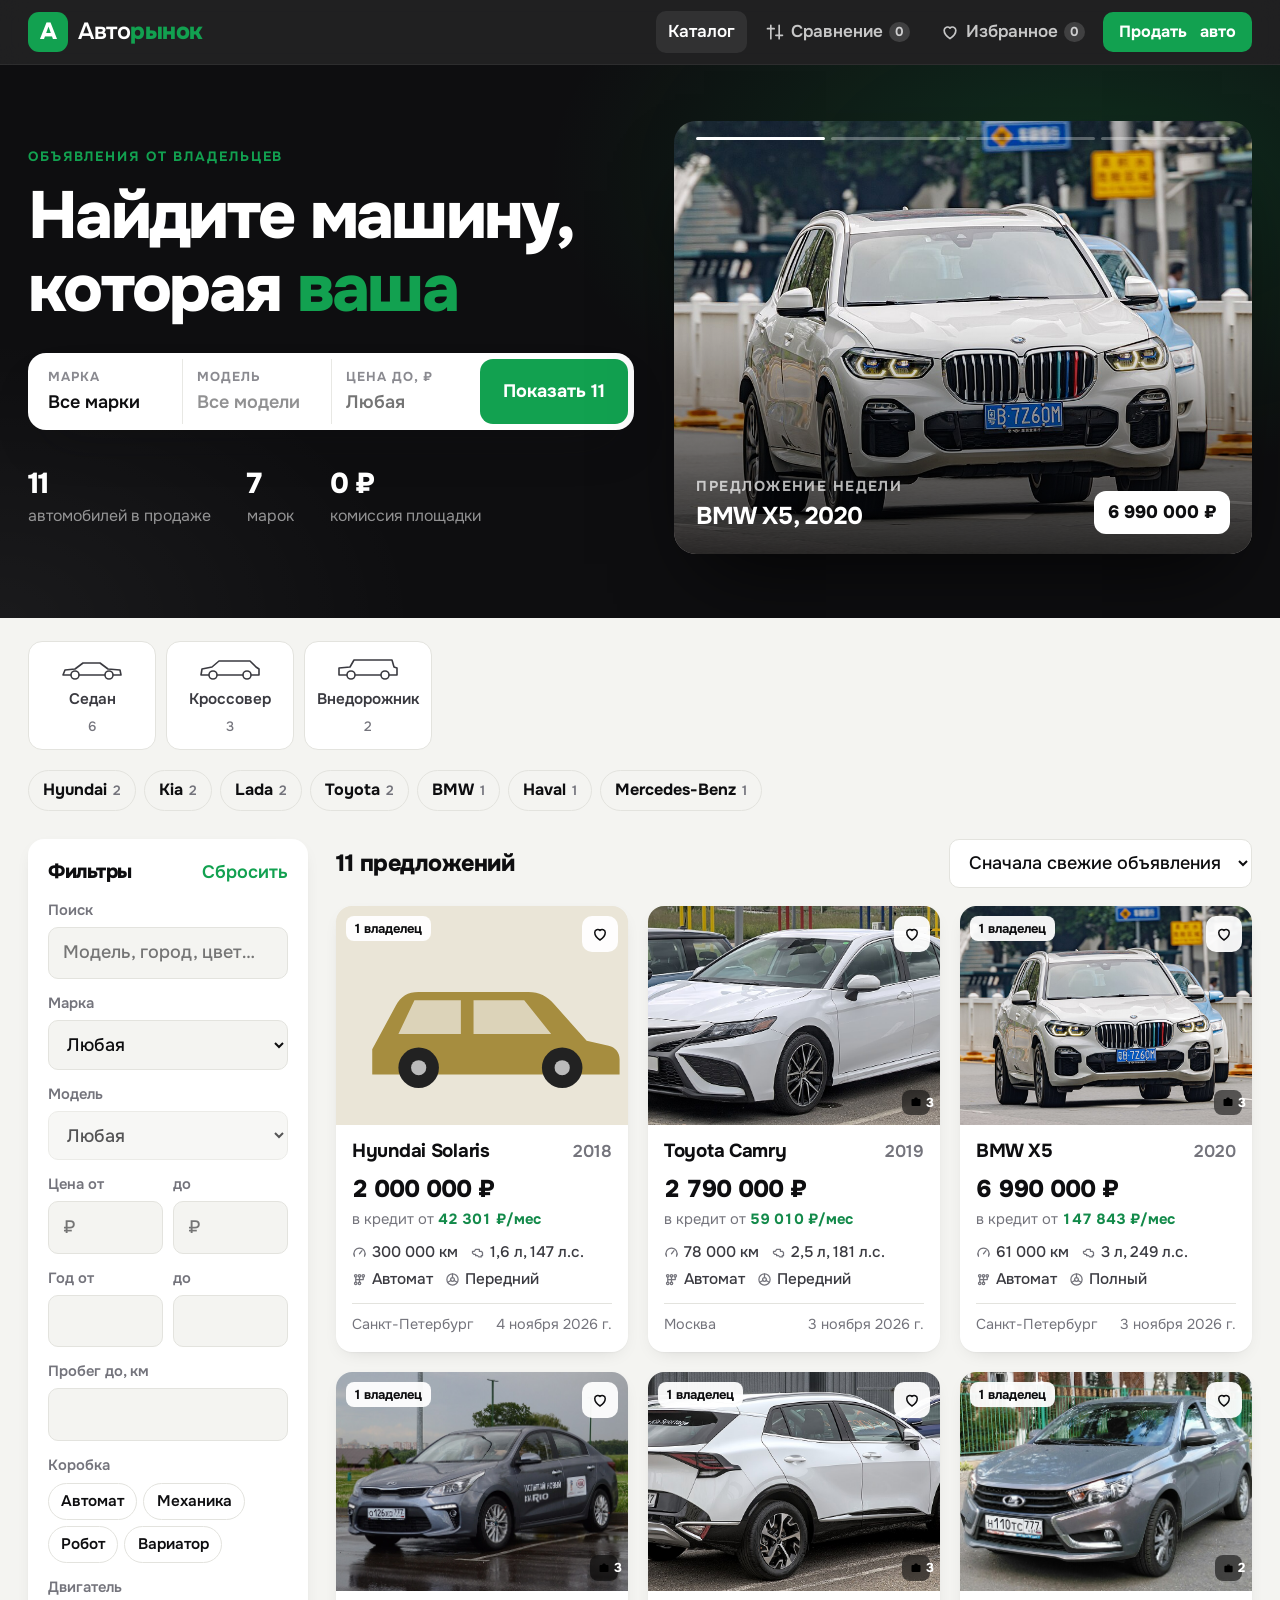
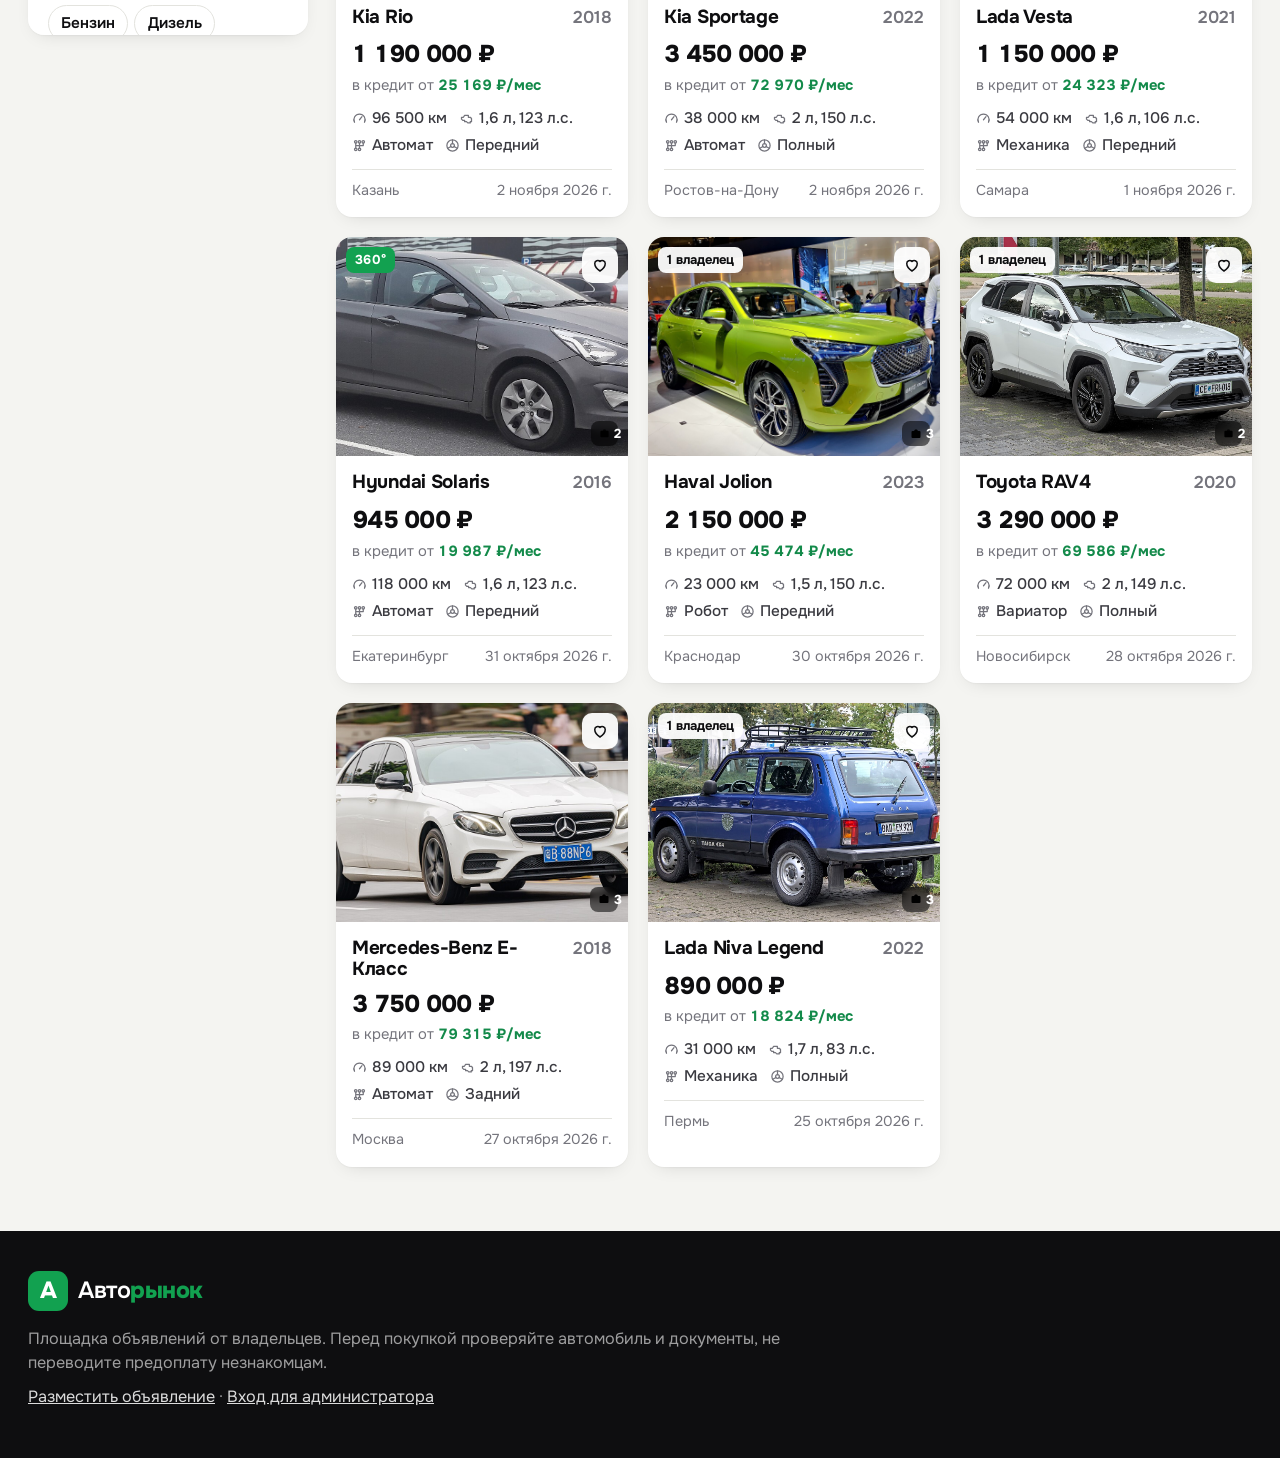
==== index.html @ 0e7950ee "Обзор 360°: вращение мышью и пальцем, загрузка из видео или серии фото в админке Демо-кадры отрендер" ====
<!doctype html>
<html lang="ru">
<head>
<meta charset="utf-8">
<meta name="viewport" content="width=device-width, initial-scale=1, viewport-fit=cover">
<title>Авторынок — объявления о продаже автомобилей</title>
<meta name="description" content="Авторынок: площадка объявлений о продаже автомобилей от владельцев. Фото, характеристики, сравнение, расчёт кредита.">
<meta name="theme-color" content="#0e0e10">
<link rel="manifest" href="manifest.webmanifest">
<link rel="apple-touch-icon" href="icons/apple-touch-icon.png">
<meta name="apple-mobile-web-app-capable" content="yes">
<meta name="mobile-web-app-capable" content="yes">
<meta name="apple-mobile-web-app-title" content="Авторынок">
<meta name="apple-mobile-web-app-status-bar-style" content="black-translucent">
<link rel="icon" href="data:image/svg+xml,%3Csvg xmlns='http://www.w3.org/2000/svg' viewBox='0 0 32 32'%3E%3Crect width='32' height='32' rx='8' fill='%2312a150'/%3E%3Cpath d='M7 19l2.5-6h13l2.5 6v4H7z' fill='%23fff'/%3E%3Ccircle cx='11' cy='23' r='2.5' fill='%23161616'/%3E%3Ccircle cx='21' cy='23' r='2.5' fill='%23161616'/%3E%3C/svg%3E">
<link rel="preconnect" href="https://fonts.googleapis.com">
<link rel="preconnect" href="https://fonts.gstatic.com" crossorigin>
<link href="https://fonts.googleapis.com/css2?family=Onest:wght@400;500;600;700;800&display=swap" rel="stylesheet">
<link rel="stylesheet" href="style.css?v=6">
</head>
<body>
<header class="top">
  <div class="wrap top__in">
    <a class="logo" href="#/"><span class="logo__mark">А</span><span class="logo__word">Авто<b>рынок</b></span></a>
    <nav class="top__nav">
      <a href="#/" data-nav="catalog">Каталог</a>
      <a href="#/compare" data-nav="compare" class="icon-link" title="Сравнение"><svg viewBox="0 0 24 24" aria-hidden="true"><path d="M7 4v16M17 4v16M3 8h8M13 16h8"/></svg><span class="lbl">Сравнение</span> <span class="badge" id="cmpCount">0</span></a>
      <a href="#/favs" data-nav="favs" class="icon-link" title="Избранное"><svg viewBox="0 0 24 24" aria-hidden="true"><path d="M12 20s-7-4.4-7-10a4 4 0 0 1 7-2.6A4 4 0 0 1 19 10c0 5.6-7 10-7 10z"/></svg><span class="lbl">Избранное</span> <span class="badge" id="favCount">0</span></a>
      <a href="#/sell" data-nav="sell" class="btn btn--accent btn--sm">Продать<span class="lbl">&nbsp;авто</span></a>
    </nav>
  </div>
</header>

<main id="main">
  <!-- Каталог -->
  <section id="view-catalog" class="view">
    <div class="hero">
      <div class="wrap hero__in">
        <div class="hero__text">
          <p class="eyebrow">Объявления от владельцев</p>
          <h1>Найдите машину,<br>которая <em>ваша</em></h1>
          <form class="finder" id="finder" autocomplete="off">
            <label><span>Марка</span><select id="h-brand"><option value="">Все марки</option></select></label>
            <label><span>Модель</span><select id="h-model" disabled><option value="">Все модели</option></select></label>
            <label><span>Цена до, ₽</span><input type="number" id="h-pmax" inputmode="numeric" step="50000" placeholder="Любая"></label>
            <button class="btn btn--accent finder__go" type="submit" id="h-go">Показать</button>
          </form>
          <div class="hero__stats" id="stats"></div>
        </div>
        <a class="hero__feature" id="feature" href="#/"></a>
      </div>
    </div>

    <div class="wrap">
      <div class="bodies" id="bodies" role="group" aria-label="Тип кузова"></div>
      <div class="brands" id="brands"></div>

      <div class="recent" id="recentBox" hidden>
        <div class="sec-head"><h2>Вы смотрели</h2><button class="link" type="button" id="recentClear">Очистить</button></div>
        <div class="strip" id="recent"></div>
      </div>

      <div class="layout">
        <aside class="filters" id="filters">
          <div class="filters__head">
            <h2>Фильтры</h2>
            <button type="button" class="link" id="resetFilters">Сбросить</button>
          </div>
          <label>Поиск<input type="search" id="q" placeholder="Модель, город, цвет…"></label>
          <label>Марка<select id="f-brand"><option value="">Любая</option></select></label>
          <label>Модель<select id="f-model" disabled><option value="">Любая</option></select></label>
          <div class="row2">
            <label>Цена от<input type="number" id="f-pmin" min="0" step="50000" inputmode="numeric" placeholder="₽"></label>
            <label>до<input type="number" id="f-pmax" min="0" step="50000" inputmode="numeric" placeholder="₽"></label>
          </div>
          <div class="row2">
            <label>Год от<input type="number" id="f-ymin" min="1950" max="2027" inputmode="numeric"></label>
            <label>до<input type="number" id="f-ymax" min="1950" max="2027" inputmode="numeric"></label>
          </div>
          <label>Пробег до, км<input type="number" id="f-km" min="0" step="10000" inputmode="numeric"></label>
          <fieldset><legend>Коробка</legend><div class="chips" id="f-trans"></div></fieldset>
          <fieldset><legend>Двигатель</legend><div class="chips" id="f-fuel"></div></fieldset>
          <fieldset><legend>Привод</legend><div class="chips" id="f-drive"></div></fieldset>
          <label>Город<select id="f-city"><option value="">Любой</option></select></label>
          <label class="check"><input type="checkbox" id="f-sold"> Показывать проданные</label>
          <button class="btn btn--accent filters__apply" type="button" id="filtersApply">Показать</button>
        </aside>

        <section class="results" id="results">
          <div class="results__bar">
            <button type="button" class="btn btn--ghost btn--sm filters-toggle" id="filtersToggle"><svg viewBox="0 0 24 24" aria-hidden="true"><path d="M4 6h16M7 12h10M10 18h4"/></svg>Фильтры <span class="badge badge--accent" id="fCount" hidden></span></button>
            <p id="count"></p>
            <div class="active-filters" id="activeFilters"></div>
            <select id="sort" aria-label="Сортировка">
              <option value="new">Сначала свежие объявления</option>
              <option value="cheap">Сначала дешевле</option>
              <option value="expensive">Сначала дороже</option>
              <option value="year">По году: новее</option>
              <option value="km">По пробегу: меньше</option>
            </select>
          </div>
          <div class="grid" id="grid"></div>
          <div class="empty" id="empty" hidden>
            <p><b>Ничего не нашлось</b></p>
            <p class="muted">Попробуйте ослабить фильтры или <button type="button" class="link" data-reset>сбросить их</button>.</p>
          </div>
        </section>
      </div>
    </div>
  </section>

  <!-- Страница автомобиля -->
  <section id="view-car" class="view" hidden></section>

  <!-- Сравнение -->
  <section id="view-compare" class="view" hidden>
    <div class="wrap">
      <h1 class="page-title">Сравнение</h1>
      <div id="compare"></div>
    </div>
  </section>

  <!-- Избранное -->
  <section id="view-favs" class="view" hidden>
    <div class="wrap">
      <h1 class="page-title">Избранное</h1>
      <p class="muted">Сохраняется в этом браузере.</p>
      <div class="grid grid--wide" id="favGrid"></div>
      <div class="empty" id="favEmpty" hidden><p>Пока пусто. Нажмите ♡ на объявлении, чтобы сохранить его.</p><a class="btn btn--accent" href="#/">Перейти в каталог</a></div>
    </div>
  </section>

  <!-- Продать -->
  <section id="view-sell" class="view" hidden>
    <div class="wrap sell">
      <div class="sell__intro">
        <p class="eyebrow">Бесплатно и без посредников</p>
        <h1 class="page-title">Продайте автомобиль</h1>
        <ol class="steps">
          <li><b>Заполните форму</b><span>Черновик сохраняется автоматически — можно вернуться позже.</span></li>
          <li><b>Отправьте заявку</b><span>Откроется GitHub с готовым текстом — нажмите «Create». Фото можно перетащить прямо туда. Нужен бесплатный аккаунт GitHub.</span></li>
          <li><b>Модерация</b><span>Администратор проверит объявление и опубликует его в каталоге.</span></li>
        </ol>
        <p class="muted small">Нет аккаунта GitHub? Нажмите «Скопировать текст» и отправьте его администратору площадки.</p>
      </div>
      <form id="sellForm" class="sell__form" novalidate>
        <h2 class="form-sec">Автомобиль</h2>
        <div class="row2">
          <label>Марка*<input name="brand" required list="brandList" placeholder="Toyota"></label>
          <label>Модель*<input name="model" required placeholder="Camry"></label>
        </div>
        <datalist id="brandList"></datalist>
        <div class="row3">
          <label>Год*<input name="year" type="number" required min="1950" max="2027" inputmode="numeric"></label>
          <label>Пробег, км*<input name="mileage" type="number" required min="0" inputmode="numeric"></label>
          <label>Цена, ₽*<input name="price" type="number" required min="1000" step="1000" inputmode="numeric"></label>
        </div>
        <h2 class="form-sec">Характеристики</h2>
        <div class="row3">
          <label>Коробка*<select name="transmission" required></select></label>
          <label>Двигатель*<select name="fuel" required></select></label>
          <label>Кузов*<select name="body" required></select></label>
        </div>
        <div class="row3">
          <label>Объём, л<input name="engine" type="number" min="0" max="10" step="0.1" inputmode="decimal" placeholder="2.5"></label>
          <label>Мощность, л.с.<input name="power" type="number" min="0" max="2000" inputmode="numeric"></label>
          <label>Привод<select name="drive"><option>Передний</option><option>Задний</option><option>Полный</option></select></label>
        </div>
        <div class="row3">
          <label>Цвет<input name="color" placeholder="Белый"></label>
          <label>Владельцев<input name="owners" type="number" min="1" max="20" inputmode="numeric"></label>
          <label>Состояние<select name="condition"><option>Не битый</option><option>Был в ДТП, восстановлен</option><option>Требует ремонта</option></select></label>
        </div>
        <label>Описание*<textarea name="description" required rows="5" maxlength="2000" placeholder="Состояние, история обслуживания, комплектация, причина продажи"></textarea></label>
        <label>Ссылки на фото <small>по одной в строке — или приложите файлы в заявке на GitHub</small><textarea name="photos" rows="2" placeholder="https://..."></textarea></label>
        <h2 class="form-sec">Контакты</h2>
        <div class="row3">
          <label>Город*<input name="city" required list="cityList" placeholder="Москва"></label>
          <label>Ваше имя*<input name="seller" required autocomplete="given-name"></label>
          <label>Телефон / Telegram*<input name="contact" required placeholder="+7… или @ник"></label>
        </div>
        <datalist id="cityList"></datalist>
        <p class="form-error" id="formError" role="alert"></p>
        <div class="sell__actions">
          <button class="btn btn--accent" type="submit">Отправить на модерацию</button>
          <button class="btn btn--ghost" type="button" id="previewListing">Предпросмотр</button>
          <button class="btn btn--ghost" type="button" id="copyListing">Скопировать текст</button>
        </div>
      </form>
    </div>
  </section>
</main>

<div class="cmp-tray" id="cmpTray" hidden></div>
<dialog id="lightbox" class="lightbox"></dialog>
<div class="install" id="install" role="dialog" aria-labelledby="installTitle" hidden>
  <img src="icons/icon-192.png" alt="" width="48" height="48">
  <div class="install__text">
    <b id="installTitle">Установите Авторынок</b>
    <span id="installHint">Быстрый доступ с главного экрана</span>
  </div>
  <button class="btn btn--accent btn--sm" type="button" id="installBtn">Установить</button>
  <button class="install__close" type="button" id="installClose" aria-label="Не сейчас">✕</button>
</div>
<div class="toast" id="toast" hidden></div>

<footer class="foot">
  <div class="wrap foot__in">
    <a class="logo" href="#/"><span class="logo__mark">А</span><span class="logo__word">Авто<b>рынок</b></span></a>
    <p>Площадка объявлений от владельцев. Перед покупкой проверяйте автомобиль и документы, не переводите предоплату незнакомцам.</p>
    <p><a href="#/sell">Разместить объявление</a> · <a href="admin.html">Вход для администратора</a></p>
  </div>
</footer>

<script src="common.js?v=6"></script>
<script src="app.js?v=6"></script>
</body>
</html>
---- style.css ----
/* ===== Токены ===== */
:root {
  --bg: #f4f4f1;
  --surface: #ffffff;
  --surface-2: #ececE8;
  --ink: #0e0e10;
  --ink-2: #3a3a40;
  --muted: #74747c;
  --line: #e3e3de;
  --accent: #12a150;
  --accent-hover: #0d8a43;
  --accent-ink: #ffffff;
  --accent-soft: #e3f6ea;
  --dark: #0e0e10;
  --dark-2: #1a1a1e;
  --ok: #138a4a;
  --ok-soft: #e3f5ea;
  --danger: #d0312d;
  --radius: 16px;
  --radius-s: 10px;
  --shadow: 0 1px 2px rgba(14,14,16,.04), 0 6px 20px -10px rgba(14,14,16,.18);
  --shadow-l: 0 24px 48px -20px rgba(14,14,16,.35);
  --ease: cubic-bezier(.2,.7,.2,1);
  color-scheme: light;
}
@media (prefers-color-scheme: dark) {
  :root:not([data-theme="light"]) {
    --bg: #0b0b0d; --surface: #151518; --surface-2: #1e1e22; --ink: #f2f2ef; --ink-2: #cfcfca; --muted: #8e8e96; --line: #26262b;
    --accent-soft: #0f2a1a; --ok-soft: #10261a; --shadow: 0 6px 20px -10px rgba(0,0,0,.7); --shadow-l: 0 24px 48px -20px rgba(0,0,0,.8); color-scheme: dark;
  }
}
:root[data-theme="dark"] {
  --bg: #0b0b0d; --surface: #151518; --surface-2: #1e1e22; --ink: #f2f2ef; --ink-2: #cfcfca; --muted: #8e8e96; --line: #26262b;
  --accent-soft: #0f2a1a; --ok-soft: #10261a; --shadow: 0 6px 20px -10px rgba(0,0,0,.7); --shadow-l: 0 24px 48px -20px rgba(0,0,0,.8); color-scheme: dark;
}

/* ===== База ===== */
* { box-sizing: border-box; }
html { font-size: 112.5%; -webkit-text-size-adjust: 100%; scroll-behavior: smooth; }
body { margin: 0; background: var(--bg); color: var(--ink); font: 1rem/1.5 Onest, system-ui, -apple-system, sans-serif; -webkit-font-smoothing: antialiased; }
h1, h2, h3 { line-height: 1.1; margin: 0 0 .5em; letter-spacing: -.025em; font-weight: 800; }
a { color: inherit; }
img { max-width: 100%; display: block; }
button, input, select, textarea { font: inherit; color: inherit; }
[hidden] { display: none !important; }
svg { flex: none; }
.wrap { max-width: 1320px; margin: 0 auto; padding: 0 16px; }
@media (min-width: 700px) { .wrap { padding: 0 28px; } }
.muted { color: var(--muted); }
.small { font-size: .85rem; }
.eyebrow { text-transform: uppercase; letter-spacing: .14em; font-size: .75rem; font-weight: 700; color: var(--accent); margin: 0 0 12px; }
.num { font-variant-numeric: tabular-nums; }

/* ===== Кнопки ===== */
.btn { display: inline-flex; align-items: center; justify-content: center; gap: .45em; padding: .8em 1.35em; border-radius: 12px; border: 1px solid transparent; background: var(--surface); text-decoration: none; font-weight: 700; cursor: pointer; white-space: nowrap; transition: transform .12s var(--ease), background .15s, border-color .15s, color .15s; line-height: 1.2; }
.btn:active { transform: scale(.97); }
.btn svg { width: 18px; height: 18px; fill: none; stroke: currentColor; stroke-width: 2; stroke-linecap: round; stroke-linejoin: round; }
.btn--accent { background: var(--accent); color: var(--accent-ink); }
.btn--accent:hover { background: var(--accent-hover); }
.btn--dark { background: var(--ink); color: var(--bg); }
.btn--ghost { border-color: var(--line); background: transparent; }
.btn--ghost:hover { border-color: var(--ink); }
.btn--danger { background: var(--danger); color: #fff; }
.btn--sm { padding: .55em .95em; font-size: .9rem; border-radius: 10px; }
.btn--block { width: 100%; }
.btn:disabled { opacity: .5; cursor: not-allowed; }
.link { background: none; border: 0; color: var(--accent); cursor: pointer; padding: 0; font-weight: 600; text-decoration: none; }
.link:hover { text-decoration: underline; }
:focus-visible { outline: 3px solid var(--accent); outline-offset: 2px; }
.icon-btn { width: 42px; height: 42px; border-radius: 12px; border: 1px solid var(--line); background: var(--surface); display: inline-grid; place-items: center; cursor: pointer; transition: border-color .15s, color .15s; }
.icon-btn:hover { border-color: var(--ink); }
.icon-btn svg { width: 20px; height: 20px; fill: none; stroke: currentColor; stroke-width: 2; stroke-linecap: round; stroke-linejoin: round; }
.icon-btn.on { color: var(--accent); border-color: var(--accent); }
.icon-btn.on svg { fill: currentColor; }

/* ===== Шапка ===== */
.top { position: sticky; top: 0; z-index: 30; background: rgba(14,14,16,.92); backdrop-filter: saturate(1.4) blur(12px); -webkit-backdrop-filter: saturate(1.4) blur(12px); color: #fff; border-bottom: 1px solid rgba(255,255,255,.06); }
.top__in { display: flex; align-items: center; justify-content: space-between; gap: 12px; height: 64px; }
.logo { display: flex; align-items: center; gap: 10px; text-decoration: none; font-weight: 600; font-size: 1.3rem; letter-spacing: -.02em; }
.logo b { color: var(--accent); font-weight: 800; }
.logo__mark { display: grid; place-items: center; width: 40px; height: 40px; border-radius: 11px; background: var(--accent); color: #fff; font-weight: 800; }
.top__nav { display: flex; align-items: center; gap: 6px; }
.top__nav a:not(.btn) { display: inline-flex; align-items: center; gap: 6px; text-decoration: none; font-weight: 600; font-size: .95rem; padding: 8px 12px; border-radius: 10px; color: rgba(255,255,255,.75); transition: color .15s, background .15s; }
.top__nav a:not(.btn):hover, .top__nav a.current { color: #fff; background: rgba(255,255,255,.08); }
.icon-link svg { width: 20px; height: 20px; fill: none; stroke: currentColor; stroke-width: 2; stroke-linecap: round; stroke-linejoin: round; }
.badge { display: inline-block; min-width: 20px; padding: 0 6px; border-radius: 10px; background: rgba(255,255,255,.14); font-size: .72rem; font-weight: 700; text-align: center; line-height: 20px; }
.badge--accent { background: var(--accent); color: #fff; }

/* ===== Hero ===== */
.hero { background: var(--dark); color: #fff; position: relative; overflow: hidden; }
.hero::before { content: ""; position: absolute; inset: 0; background: radial-gradient(900px 500px at 85% 20%, rgba(18,161,80,.22), transparent 60%), radial-gradient(600px 400px at 0% 100%, rgba(255,255,255,.05), transparent 70%); pointer-events: none; }
.hero__in { display: grid; grid-template-columns: 1.05fr 1fr; gap: 40px; align-items: center; padding-top: 56px; padding-bottom: 64px; position: relative; }
.hero h1 { font-size: clamp(2.2rem, 5.2vw, 4.4rem); letter-spacing: -.04em; margin-bottom: 28px; }
.hero h1 em { font-style: normal; color: var(--accent); }
.finder { display: grid; grid-template-columns: repeat(3, minmax(0, 1fr)); background: #fff; color: #0e0e10; border-radius: 18px; padding: 6px; gap: 0; box-shadow: var(--shadow-l); }
.finder label { display: flex; flex-direction: column; gap: 0; padding: 8px 14px; border-right: 1px solid #e8e8e4; font-size: .72rem; text-transform: uppercase; letter-spacing: .08em; color: #8a8a90; font-weight: 700; min-width: 0; }
.finder label:nth-child(3) { border-right: 0; }
.finder select, .finder input { border: 0; background: transparent; padding: 2px 0 0; font-size: 1rem; font-weight: 600; color: #0e0e10; text-transform: none; letter-spacing: 0; border-radius: 0; width: 100%; outline: none; -webkit-appearance: none; appearance: none; }
.finder select:disabled { opacity: .45; }
.finder__go { border-radius: 13px; padding: 0 22px; min-height: 52px; font-size: 1rem; grid-column: 1 / -1; margin-top: 6px; }
@media (min-width: 1240px) { .finder { grid-template-columns: repeat(3, minmax(0, 1fr)) auto; } .finder__go { grid-column: auto; margin-top: 0; } }
.hero__stats { display: flex; flex-wrap: wrap; gap: 36px; margin-top: 32px; }
.hero__stats div { display: flex; flex-direction: column; }
.hero__stats b { font-size: 1.6rem; font-weight: 800; letter-spacing: -.03em; }
.hero__stats span { color: rgba(255,255,255,.55); font-size: .88rem; }
.hero__feature { position: relative; display: block; aspect-ratio: 4/3; border-radius: 22px; overflow: hidden; text-decoration: none; background: var(--dark-2); box-shadow: 0 40px 80px -30px rgba(0,0,0,.8); isolation: isolate; }
.hero__feature img { position: absolute; inset: 0; width: 100%; height: 100%; object-fit: cover; opacity: 0; transform: scale(1.06); transition: opacity .9s var(--ease), transform 6s linear; }
.hero__feature img.on { opacity: 1; transform: scale(1); }
.hero__feature::after { content: ""; position: absolute; inset: 0; background: linear-gradient(180deg, transparent 45%, rgba(0,0,0,.78)); z-index: 1; }
.hero__cap { position: absolute; left: 22px; right: 22px; bottom: 20px; z-index: 2; display: flex; justify-content: space-between; align-items: flex-end; gap: 12px; }
.hero__cap small { display: block; color: rgba(255,255,255,.7); font-size: .8rem; text-transform: uppercase; letter-spacing: .1em; font-weight: 700; }
.hero__cap b { font-size: 1.35rem; letter-spacing: -.02em; }
.hero__cap .price-tag { background: #fff; color: #0e0e10; font-weight: 800; padding: 8px 14px; border-radius: 12px; white-space: nowrap; }
.hero__dots { position: absolute; top: 16px; left: 22px; right: 22px; z-index: 2; display: flex; gap: 6px; }
.hero__dots i { flex: 1; height: 3px; border-radius: 3px; background: rgba(255,255,255,.3); overflow: hidden; }
.hero__dots i.on::after { content: ""; display: block; height: 100%; background: #fff; animation: fill 5s linear forwards; }
@keyframes fill { from { width: 0; } to { width: 100%; } }

/* ===== Кузова и марки ===== */
.bodies { display: flex; gap: 10px; overflow-x: auto; padding: 24px 0 6px; scrollbar-width: none; margin-top: -1px; }
.bodies::-webkit-scrollbar { display: none; }
.body-btn { flex: 0 0 128px; display: flex; flex-direction: column; align-items: center; gap: 6px; padding: 14px 10px 12px; border-radius: 14px; border: 1px solid var(--line); background: var(--surface); cursor: pointer; font-weight: 600; font-size: .85rem; color: var(--ink-2); transition: border-color .15s, background .15s, color .15s, transform .15s var(--ease); }
.body-btn:hover { border-color: var(--ink); transform: translateY(-2px); }
.body-btn svg { width: 64px; height: 26px; fill: none; stroke: currentColor; stroke-width: 1.6; stroke-linejoin: round; }
.body-btn small { color: var(--muted); font-weight: 500; font-size: .75rem; }
.body-btn[aria-pressed="true"] { background: var(--ink); color: var(--bg); border-color: var(--ink); }
.body-btn[aria-pressed="true"] small { color: inherit; opacity: .6; }
.body-btn:disabled { opacity: .4; cursor: default; transform: none; }
.brands { display: flex; gap: 8px; flex-wrap: wrap; padding: 14px 0 4px; }
.brand-chip { display: inline-flex; align-items: baseline; gap: 6px; padding: 7px 14px; border-radius: 999px; border: 1px solid var(--line); background: transparent; cursor: pointer; font-weight: 700; font-size: .9rem; transition: border-color .15s, background .15s; }
.brand-chip small { color: var(--muted); font-weight: 600; }
.brand-chip:hover { border-color: var(--ink); }
.brand-chip[aria-pressed="true"] { background: var(--accent); border-color: var(--accent); color: #fff; }
.brand-chip[aria-pressed="true"] small { color: rgba(255,255,255,.75); }

/* ===== Секции ===== */
.sec-head { display: flex; justify-content: space-between; align-items: baseline; gap: 12px; margin: 28px 0 14px; }
.sec-head h2 { font-size: 1.35rem; margin: 0; }
.strip { display: grid; grid-auto-flow: column; grid-auto-columns: minmax(220px, 260px); gap: 14px; overflow-x: auto; padding-bottom: 8px; scroll-snap-type: x mandatory; scrollbar-width: thin; }
.strip > * { scroll-snap-align: start; }
.mini { display: flex; gap: 12px; align-items: center; text-decoration: none; background: var(--surface); border-radius: 14px; padding: 8px; box-shadow: var(--shadow); }
.mini img { width: 84px; height: 62px; object-fit: cover; border-radius: 10px; }
.mini b { display: block; font-size: .95rem; }
.mini span { font-size: .85rem; color: var(--muted); }

/* ===== Каталог ===== */
.layout { display: grid; grid-template-columns: 280px 1fr; gap: 28px; padding: 24px 0 64px; align-items: start; }
.filters { position: sticky; top: 84px; background: var(--surface); border-radius: var(--radius); padding: 20px; box-shadow: var(--shadow); display: flex; flex-direction: column; gap: 14px; max-height: calc(100vh - 104px); overflow: auto; }
.filters__head { display: flex; justify-content: space-between; align-items: baseline; }
.filters h2 { font-size: 1.1rem; margin: 0; }
.filters__apply { display: none; }
label { display: flex; flex-direction: column; gap: 5px; font-size: .82rem; font-weight: 600; color: var(--muted); }
label small { font-weight: 400; }
input, select, textarea { width: 100%; padding: .65em .8em; border: 1px solid var(--line); border-radius: var(--radius-s); background: var(--bg); color: var(--ink); font-weight: 500; font-size: 1rem; transition: border-color .15s, background .15s; }
input:hover, select:hover, textarea:hover { border-color: color-mix(in srgb, var(--ink) 25%, var(--line)); }
input:focus, select:focus, textarea:focus { outline: 2px solid var(--accent); outline-offset: -1px; border-color: transparent; background: var(--surface); }
.invalid { border-color: var(--danger) !important; background: color-mix(in srgb, var(--danger) 6%, var(--bg)); }
.check { flex-direction: row; align-items: center; gap: 10px; color: var(--ink); font-weight: 600; font-size: .9rem; cursor: pointer; }
.check input { width: 18px; height: 18px; accent-color: var(--accent); }
.row2 { display: grid; grid-template-columns: 1fr 1fr; gap: 10px; }
.row3 { display: grid; grid-template-columns: repeat(3, 1fr); gap: 10px; }
fieldset { border: 0; padding: 0; margin: 0; }
legend { font-size: .82rem; font-weight: 600; color: var(--muted); margin-bottom: 6px; padding: 0; }
.chips { display: flex; flex-wrap: wrap; gap: 6px; }
.chip { padding: .4em .8em; border-radius: 999px; border: 1px solid var(--line); background: transparent; cursor: pointer; font-size: .85rem; font-weight: 600; transition: background .15s, border-color .15s; }
.chip:hover { border-color: var(--ink); }
.chip[aria-pressed="true"] { background: var(--ink); color: var(--bg); border-color: var(--ink); }

.results__bar { display: flex; align-items: center; gap: 12px; flex-wrap: wrap; margin-bottom: 18px; }
.results__bar p { margin: 0; font-weight: 800; font-size: 1.3rem; letter-spacing: -.02em; }
.results__bar select { width: auto; margin-left: auto; background: var(--surface); }
.active-filters { display: flex; gap: 6px; flex-wrap: wrap; }
.af { display: inline-flex; align-items: center; gap: 6px; padding: 4px 6px 4px 12px; border-radius: 999px; background: var(--surface); border: 1px solid var(--line); font-size: .82rem; font-weight: 600; cursor: pointer; }
.af::after { content: "✕"; font-size: .7rem; width: 18px; height: 18px; display: grid; place-items: center; border-radius: 50%; background: var(--surface-2); }
.af:hover { border-color: var(--ink); }
.filters-toggle { display: none; }
.filters-toggle svg { width: 18px; }

.grid { display: grid; grid-template-columns: repeat(auto-fill, minmax(268px, 1fr)); gap: 20px; }
.grid--wide { margin: 20px 0 56px; }

/* Карточка */
.card { position: relative; background: var(--surface); border-radius: var(--radius); overflow: hidden; box-shadow: var(--shadow); transition: transform .25s var(--ease), box-shadow .25s var(--ease); animation: rise .5s var(--ease) both; }
.card:hover { transform: translateY(-4px); box-shadow: var(--shadow-l); }
@keyframes rise { from { opacity: 0; transform: translateY(10px); } }
.card__link { display: block; text-decoration: none; }
.card__img { position: relative; aspect-ratio: 4/3; background: var(--surface-2); overflow: hidden; }
.card__img img { width: 100%; height: 100%; object-fit: cover; transition: transform .6s var(--ease); }
.card:hover .card__img img { transform: scale(1.03); }
.card__segs { position: absolute; left: 10px; right: 10px; bottom: 8px; display: flex; gap: 4px; opacity: 0; transition: opacity .2s; }
.card__segs i { flex: 1; height: 3px; border-radius: 2px; background: rgba(255,255,255,.45); }
.card__segs i.on { background: #fff; }
.card:hover .card__segs { opacity: 1; }
.card__count { position: absolute; right: 10px; bottom: 10px; background: rgba(0,0,0,.55); color: #fff; font-size: .72rem; font-weight: 700; padding: 3px 8px; border-radius: 8px; display: inline-flex; gap: 4px; align-items: center; backdrop-filter: blur(4px); transition: opacity .2s; }
.card:hover .card__count { opacity: 0; }
.card__badges { position: absolute; left: 10px; top: 10px; display: flex; gap: 6px; flex-wrap: wrap; right: 60px; }
.bdg { background: rgba(255,255,255,.94); color: #0e0e10; font-size: .72rem; font-weight: 700; padding: 3px 9px; border-radius: 8px; }
.bdg--new { background: var(--accent); color: #fff; }
.bdg--sold { background: #0e0e10; color: #fff; text-transform: uppercase; letter-spacing: .06em; }
.card--sold .card__img img { filter: grayscale(1); opacity: .65; }
.card__body { padding: 14px 16px 16px; }
.card__top { display: flex; justify-content: space-between; align-items: baseline; gap: 8px; }
.card h3 { font-size: 1.05rem; font-weight: 700; margin: 0; letter-spacing: -.015em; }
.card__year { color: var(--muted); font-weight: 600; font-size: .95rem; }
.card__price { font-size: 1.35rem; font-weight: 800; margin: 6px 0 2px; letter-spacing: -.03em; }
.card__credit { font-size: .82rem; color: var(--muted); margin: 0 0 10px; }
.card__credit b { color: var(--ok); font-weight: 700; }
.card__specs { display: flex; flex-wrap: wrap; gap: 4px 12px; margin: 0 0 12px; color: var(--ink-2); font-size: .85rem; font-weight: 500; }
.card__specs span { display: inline-flex; align-items: center; gap: 5px; }
.card__specs svg { width: 15px; height: 15px; fill: none; stroke: var(--muted); stroke-width: 2; stroke-linecap: round; stroke-linejoin: round; }
.card__meta { display: flex; justify-content: space-between; margin: 0; padding-top: 10px; border-top: 1px solid var(--line); font-size: .8rem; color: var(--muted); }
.card__acts { position: absolute; top: 10px; right: 10px; display: flex; flex-direction: column; gap: 6px; }
.card__act { width: 36px; height: 36px; border-radius: 10px; border: 0; background: rgba(255,255,255,.94); color: #0e0e10; cursor: pointer; display: grid; place-items: center; transition: transform .15s var(--ease), color .15s; }
.card__act:hover { transform: scale(1.08); }
.card__act svg { width: 18px; height: 18px; fill: none; stroke: currentColor; stroke-width: 2; stroke-linecap: round; stroke-linejoin: round; }
.card__act.on { color: var(--accent); }
.card__act.on[data-fav] svg { fill: currentColor; }
.card__act[data-cmp] { opacity: 0; transition: opacity .2s; }
.card:hover .card__act[data-cmp], .card__act[data-cmp].on { opacity: 1; }
@media (hover: none) { .card__act[data-cmp] { opacity: 1; } .card__segs { opacity: 1; } .card__count { display: none; } }

.skeleton { border-radius: var(--radius); background: linear-gradient(90deg, var(--surface) 0%, var(--surface-2) 50%, var(--surface) 100%); background-size: 200% 100%; animation: shimmer 1.2s infinite; aspect-ratio: 3/4; }
@keyframes shimmer { to { background-position: -200% 0; } }
.empty { text-align: center; padding: 56px 16px; color: var(--ink-2); }
.empty p { margin: 0 0 8px; }
.page-title { font-size: clamp(1.8rem, 3.6vw, 2.8rem); margin-top: 36px; letter-spacing: -.035em; }

/* ===== Страница автомобиля ===== */
.crumbs { display: flex; gap: 8px; align-items: center; flex-wrap: wrap; font-size: .88rem; color: var(--muted); padding: 20px 0 10px; }
.crumbs a { text-decoration: none; color: var(--muted); }
.crumbs a:hover { color: var(--ink); }
.car-head { display: flex; justify-content: space-between; align-items: flex-end; gap: 16px; flex-wrap: wrap; margin-bottom: 18px; }
.car-head h1 { font-size: clamp(1.7rem, 3.4vw, 2.7rem); margin: 0; letter-spacing: -.035em; }
.car-head h1 span { color: var(--muted); font-weight: 600; }
.car-head__sub { margin: 6px 0 0; color: var(--ink-2); font-weight: 500; }
.car-head__acts { display: flex; gap: 8px; }
.mosaic { display: grid; grid-template-columns: 2fr 1fr 1fr; grid-template-rows: 1fr 1fr; gap: 8px; height: min(560px, 52vw); border-radius: 20px; overflow: hidden; }
.mosaic button { position: relative; padding: 0; border: 0; cursor: zoom-in; overflow: hidden; background: var(--surface-2); }
.mosaic button:first-child { grid-row: span 2; }
.mosaic img { width: 100%; height: 100%; object-fit: cover; transition: transform .5s var(--ease), filter .3s; }
.mosaic button:hover img { transform: scale(1.03); filter: brightness(1.05); }
.mosaic--1 { grid-template-columns: 1fr; }
.mosaic--2 { grid-template-columns: 2fr 1fr; }
.mosaic--2 button:nth-child(2) { grid-row: span 2; }
.mosaic--3 { grid-template-columns: 2fr 1fr; }
.mosaic--4 { grid-template-columns: 2fr 1fr 1fr; }
.mosaic--4 button:nth-child(4) { grid-column: span 2; }
.mosaic__more { position: absolute; inset: 0; display: grid; place-items: center; background: rgba(0,0,0,.5); color: #fff; font-weight: 800; font-size: 1.2rem; }
.mosaic__all { position: absolute; right: 14px; bottom: 14px; z-index: 2; }
.mosaic-wrap { position: relative; }
.car-sold { position: absolute; left: 16px; top: 16px; z-index: 2; }

.car-layout { display: grid; grid-template-columns: 1fr 380px; gap: 40px; align-items: start; padding: 32px 0 40px; }
.tiles { display: grid; grid-template-columns: repeat(3, 1fr); gap: 10px; margin-bottom: 36px; }
.tile { background: var(--surface); border-radius: 14px; padding: 14px 16px; display: flex; gap: 12px; align-items: center; box-shadow: var(--shadow); }
.tile svg { width: 26px; height: 26px; fill: none; stroke: var(--accent); stroke-width: 1.8; stroke-linecap: round; stroke-linejoin: round; }
.tile small { display: block; color: var(--muted); font-size: .76rem; font-weight: 600; text-transform: uppercase; letter-spacing: .06em; }
.tile b { font-size: 1rem; }
.car-sec { margin-bottom: 36px; }
.car-sec > h2 { font-size: 1.35rem; margin-bottom: 14px; }
.specs { display: grid; grid-template-columns: 1fr 1fr; gap: 0 32px; margin: 0; }
.specs div { display: flex; justify-content: space-between; gap: 12px; padding: 11px 0; border-bottom: 1px dashed var(--line); }
.specs dt { color: var(--muted); }
.specs dd { margin: 0; font-weight: 600; text-align: right; overflow-wrap: anywhere; }
.desc { font-size: 1.04rem; line-height: 1.65; color: var(--ink-2); overflow-wrap: anywhere; max-width: 70ch; }
.credits { font-size: .78rem; color: var(--muted); margin: 10px 0 0; }
.credits a { color: var(--muted); }

.aside { position: sticky; top: 84px; display: flex; flex-direction: column; gap: 14px; }
.panel { background: var(--surface); border-radius: 20px; padding: 22px; box-shadow: var(--shadow); }
.panel__price { font-size: 2.2rem; font-weight: 800; letter-spacing: -.04em; margin: 0; line-height: 1.1; }
.panel__credit { margin: 6px 0 18px; color: var(--muted); font-size: .92rem; }
.panel__credit b { color: var(--ok); }
.seller { display: flex; align-items: center; gap: 12px; padding: 14px 0; border-top: 1px solid var(--line); margin-top: 4px; }
.avatar { width: 44px; height: 44px; border-radius: 50%; background: var(--accent-soft); color: var(--accent); display: grid; place-items: center; font-weight: 800; font-size: 1.1rem; flex: none; }
.seller b { display: block; }
.seller span { color: var(--muted); font-size: .85rem; }
.panel__cta { display: flex; flex-direction: column; gap: 8px; }
.panel__row { display: flex; gap: 8px; margin-top: 8px; }
.panel__row .btn { flex: 1; }
.safety { font-size: .82rem; color: var(--muted); display: flex; gap: 10px; align-items: flex-start; padding: 14px 16px; background: var(--surface); border-radius: 14px; }
.safety svg { width: 20px; height: 20px; fill: none; stroke: var(--ok); stroke-width: 2; flex: none; margin-top: 1px; }

.calc h3 { font-size: 1.05rem; margin: 0 0 14px; }
.calc__row { display: flex; justify-content: space-between; font-size: .88rem; font-weight: 600; color: var(--muted); margin-bottom: 4px; }
.calc__row b { color: var(--ink); }
.calc input[type=range] { padding: 0; border: 0; background: transparent; accent-color: var(--accent); margin-bottom: 14px; }
.calc__terms { display: flex; gap: 6px; margin-bottom: 16px; flex-wrap: wrap; }
.calc__res { background: var(--bg); border-radius: 12px; padding: 14px; display: flex; justify-content: space-between; align-items: baseline; }
.calc__res b { font-size: 1.5rem; letter-spacing: -.03em; }
.calc small { display: block; margin-top: 10px; color: var(--muted); font-size: .76rem; }

.comments { border-top: 1px solid var(--line); padding-top: 28px; }
.clist { list-style: none; margin: 0 0 16px; padding: 0; display: flex; flex-direction: column; gap: 18px; }
.clist li { display: flex; gap: 12px; }
.clist img { border-radius: 50%; flex: none; }
.clist p { margin: 0; overflow-wrap: anywhere; }
.clist__head { display: flex; gap: 8px; align-items: baseline; flex-wrap: wrap; font-size: .9rem; margin-bottom: 2px !important; }
.tag { background: var(--accent); color: #fff; font-size: .68rem; font-weight: 700; padding: 1px 7px; border-radius: 999px; text-transform: uppercase; letter-spacing: .04em; }
.preview-note { background: var(--accent-soft); color: var(--accent); padding: 10px 14px; border-radius: 12px; font-weight: 700; font-size: .9rem; margin: 16px 0 0; }

.mbar { display: none; }

/* ===== Лайтбокс ===== */
.lightbox { width: 100vw; height: 100dvh; max-width: 100vw; max-height: 100dvh; margin: 0; padding: 0; border: 0; background: #000; color: #fff; }
.lightbox::backdrop { background: #000; }
.lb { position: relative; width: 100%; height: 100%; display: grid; grid-template-rows: auto 1fr auto; }
.lb__top { display: flex; justify-content: space-between; align-items: center; padding: 14px 18px; font-weight: 600; }
.lb__stage { position: relative; display: grid; place-items: center; min-height: 0; }
.lb__stage img { max-width: 100%; max-height: 100%; object-fit: contain; user-select: none; }
.lb__nav { position: absolute; top: 50%; transform: translateY(-50%); width: 52px; height: 52px; border-radius: 50%; border: 0; background: rgba(255,255,255,.12); color: #fff; font-size: 1.8rem; cursor: pointer; backdrop-filter: blur(6px); }
.lb__nav:hover { background: rgba(255,255,255,.25); }
.lb__nav.prev { left: 18px; } .lb__nav.next { right: 18px; }
.lb__close { width: 44px; height: 44px; border-radius: 50%; border: 0; background: rgba(255,255,255,.12); color: #fff; cursor: pointer; font-size: 1.1rem; }
.lb__thumbs { display: flex; gap: 6px; justify-content: center; padding: 12px; overflow-x: auto; }
.lb__thumbs button { flex: 0 0 72px; aspect-ratio: 4/3; padding: 0; border: 2px solid transparent; border-radius: 8px; overflow: hidden; cursor: pointer; background: none; opacity: .5; }
.lb__thumbs button.on { border-color: #fff; opacity: 1; }
.lb__thumbs img { width: 100%; height: 100%; object-fit: cover; }

/* ===== Сравнение ===== */
.cmp-tray { position: fixed; left: 50%; bottom: 20px; transform: translateX(-50%); z-index: 40; background: var(--ink); color: var(--bg); border-radius: 18px; padding: 10px 10px 10px 16px; display: flex; align-items: center; gap: 12px; box-shadow: var(--shadow-l); animation: rise .3s var(--ease); max-width: calc(100vw - 32px); }
.cmp-tray__cars { display: flex; gap: 6px; }
.cmp-tray__cars img { width: 52px; height: 38px; object-fit: cover; border-radius: 8px; }
.cmp-tray b { white-space: nowrap; font-size: .92rem; }
.cmp-table-wrap { overflow-x: auto; margin: 20px 0 56px; border-radius: var(--radius); box-shadow: var(--shadow); background: var(--surface); }
.cmp-table { width: 100%; border-collapse: collapse; min-width: 640px; }
.cmp-table th, .cmp-table td { padding: 12px 16px; text-align: left; border-bottom: 1px solid var(--line); vertical-align: top; }
.cmp-table th { color: var(--muted); font-weight: 600; width: 180px; font-size: .9rem; }
.cmp-table td { font-weight: 600; }
.cmp-table thead td { padding: 16px; }
.cmp-table thead img { width: 100%; aspect-ratio: 4/3; object-fit: cover; border-radius: 12px; margin-bottom: 10px; }
.cmp-table thead a { text-decoration: none; font-weight: 800; font-size: 1.05rem; }
.best { color: var(--ok); }
.best::after { content: " ★"; font-size: .8em; }

/* ===== Продать ===== */
.sell { display: grid; grid-template-columns: 1fr 1.5fr; gap: 56px; padding-bottom: 64px; align-items: start; }
.sell__intro { position: sticky; top: 84px; }
.steps { list-style: none; padding: 0; margin: 24px 0; display: flex; flex-direction: column; gap: 18px; counter-reset: s; }
.steps li { display: grid; grid-template-columns: 40px 1fr; gap: 2px 14px; counter-increment: s; }
.steps li::before { content: counter(s); grid-row: span 2; width: 40px; height: 40px; border-radius: 12px; background: var(--ink); color: var(--bg); display: grid; place-items: center; font-weight: 800; }
.steps span { color: var(--muted); font-size: .92rem; }
.sell__form { background: var(--surface); border-radius: 20px; padding: 28px; box-shadow: var(--shadow); display: flex; flex-direction: column; gap: 14px; margin-top: 36px; }
.form-sec { font-size: 1.05rem; margin: 10px 0 0; }
.form-sec:first-child { margin-top: 0; }
.sell__actions { display: flex; gap: 10px; flex-wrap: wrap; }
.form-error { color: var(--danger); margin: 0; min-height: 1.5em; font-weight: 600; }

.toast { position: fixed; left: 50%; bottom: 24px; transform: translateX(-50%); background: var(--ink); color: var(--bg); padding: 12px 18px; border-radius: 12px; font-weight: 600; z-index: 100; max-width: calc(100vw - 32px); box-shadow: var(--shadow-l); }
.toast.err { background: var(--danger); color: #fff; }

.foot { background: var(--dark); color: rgba(255,255,255,.6); padding: 40px 0 48px; font-size: .9rem; }
.foot__in { display: flex; flex-direction: column; gap: 10px; }
.foot .logo { color: #fff; margin-bottom: 6px; }
.foot p { margin: 0; max-width: 70ch; }
.foot a:not(.logo) { color: rgba(255,255,255,.85); }

/* ===== Плашка установки ===== */
.install { position: fixed; left: 16px; right: 16px; bottom: calc(16px + env(safe-area-inset-bottom)); z-index: 60; max-width: 520px; margin: 0 auto; display: flex; align-items: center; gap: 12px; padding: 12px 12px 12px 14px; background: var(--dark); color: #fff; border-radius: 18px; box-shadow: var(--shadow-l); animation: slideUp .45s var(--ease) both; }
.install img { border-radius: 12px; flex: none; }
.install__text { flex: 1; min-width: 0; display: flex; flex-direction: column; line-height: 1.3; }
.install__text b { font-size: .98rem; }
.install__text span { font-size: .8rem; color: rgba(255,255,255,.65); }
.install__close { width: 32px; height: 32px; flex: none; border: 0; border-radius: 50%; background: rgba(255,255,255,.1); color: #fff; cursor: pointer; }
.install--ios #installBtn { display: none; }
@media (max-width: 480px) { .install { flex-wrap: wrap; } .install img { width: 42px; height: 42px; } .install__text { flex: 1 1 0; } #installBtn { order: 3; flex: 1 0 100%; padding: .7em; } }
@keyframes slideUp { from { opacity: 0; transform: translateY(24px); } }
body:has(.install:not([hidden])) .cmp-tray { display: none; }
body:has(#view-car:not([hidden])) .install { bottom: calc(86px + env(safe-area-inset-bottom)); }
@media (display-mode: standalone) { .install { display: none !important; } .top { padding-top: env(safe-area-inset-top); } }

/* ===== Адаптив ===== */
@media (max-width: 1100px) {
  .car-layout { grid-template-columns: 1fr 340px; gap: 28px; }
  .tiles { grid-template-columns: repeat(2, 1fr); }
}
@media (max-width: 960px) {
  .hero__in { grid-template-columns: 1fr; padding-top: 36px; padding-bottom: 40px; gap: 28px; }
  .hero__feature { aspect-ratio: 16/9; }
  .layout { grid-template-columns: 1fr; }
  .filters { display: none; position: fixed; inset: 0; z-index: 50; border-radius: 0; max-height: none; padding: 20px 16px calc(20px + env(safe-area-inset-bottom)); }
  .filters.open { display: flex; }
  .filters__apply { display: inline-flex; position: sticky; bottom: 0; margin-top: auto; }
  .filters-toggle { display: inline-flex; }
  .car-layout { grid-template-columns: 1fr; }
  .aside { position: static; }
  .sell { grid-template-columns: 1fr; gap: 0; }
  .sell__intro { position: static; }
  .mosaic { height: 62vw; }
}
@media (max-width: 700px) {
  .lbl { display: none; }
  .top__nav a[data-nav="catalog"] { display: none; }
  .hero__cap { flex-direction: column; align-items: flex-start; left: 16px; bottom: 14px; }
  .hero__cap b { font-size: 1.1rem; }
  .top__nav { gap: 2px; }
  .top__nav a:not(.btn) { padding: 8px; }
  .finder { grid-template-columns: 1fr 1fr; }
  .finder label { border-right: 0; border-bottom: 1px solid #e8e8e4; }
  .finder label:nth-child(3) { grid-column: span 2; }
  .finder__go { grid-column: span 2; margin-top: 6px; }
  .hero__stats { gap: 22px; }
  .hero__stats b { font-size: 1.3rem; }
  .row3 { grid-template-columns: 1fr 1fr; }
  .results__bar select { width: 100%; margin-left: 0; order: 5; }
  .grid { grid-template-columns: 1fr; }
  .mosaic, .mosaic--1, .mosaic--2, .mosaic--3, .mosaic--4 { display: flex; height: auto; overflow-x: auto; scroll-snap-type: x mandatory; border-radius: 0; margin: 0 -16px; gap: 0; scrollbar-width: none; }
  .mosaic button { flex: 0 0 100%; aspect-ratio: 4/3; scroll-snap-align: start; }
  .mosaic__more { display: none; }
  .mosaic__all { right: 12px; bottom: 12px; }
  .car-head__acts { display: none; }
  .tiles { grid-template-columns: 1fr 1fr; }
  .tile { padding: 12px; }
  .specs { grid-template-columns: 1fr; }
  .panel__price { font-size: 1.9rem; }
  .sell__form { padding: 18px; }
  #view-car { padding-bottom: 84px; }
  .mbar { display: flex; position: fixed; left: 0; right: 0; bottom: 0; z-index: 35; gap: 8px; align-items: center; padding: 10px 16px calc(10px + env(safe-area-inset-bottom)); background: var(--surface); border-top: 1px solid var(--line); box-shadow: 0 -10px 30px -12px rgba(0,0,0,.25); }
  .mbar__price { flex: 1; min-width: 0; }
  .mbar__price b { display: block; font-size: 1.2rem; letter-spacing: -.02em; white-space: nowrap; }
  .mbar__price span { font-size: .78rem; color: var(--muted); white-space: nowrap; overflow: hidden; text-overflow: ellipsis; display: block; }
  .cmp-tray { bottom: 12px; }
  body:has(#view-car:not([hidden])) .cmp-tray { bottom: 86px; }
  .lb__nav { display: none; }
}
@media (max-width: 420px) { .top .logo__word { display: none; } }
@media (prefers-reduced-motion: reduce) {
  *, *::before, *::after { animation: none !important; transition: none !important; }
}

/* ===== Обзор 360° ===== */
.bdg--360 { background: var(--accent); color: #fff; letter-spacing: .02em; }
.viewtabs { display: inline-flex; gap: 4px; padding: 4px; margin: 0 0 12px; background: var(--surface); border: 1px solid var(--line); border-radius: 14px; }
.viewtabs button { display: inline-flex; align-items: center; gap: 8px; padding: .55em 1em; border: 0; border-radius: 10px; background: transparent; font-weight: 700; font-size: .9rem; cursor: pointer; color: var(--ink-2); }
.viewtabs button svg { width: 18px; height: 18px; fill: none; stroke: currentColor; stroke-width: 2; stroke-linecap: round; stroke-linejoin: round; }
.viewtabs__360 b { display: inline-grid; place-items: center; padding: 1px 7px; border-radius: 7px; background: var(--accent); color: #fff; font-size: .8rem; }
.viewtabs button[aria-selected="true"] { background: var(--ink); color: var(--bg); }
.spin-box { aspect-ratio: 16/10; max-height: 640px; border-radius: 20px; }
.spin { position: relative; overflow: hidden; background: var(--surface-2); cursor: grab; user-select: none; -webkit-user-select: none; outline: none; }
.spin:focus-visible { box-shadow: inset 0 0 0 3px var(--accent); }
.spin.grab { cursor: grabbing; }
.spin canvas { position: absolute; inset: 0; width: 100%; height: 100%; display: block; }
.spin__load { position: absolute; inset: 0; display: grid; place-content: center; justify-items: center; gap: 10px; color: #3a3a40; font-weight: 700; font-size: .9rem; pointer-events: none; }
.spin__load i { --p: 0; width: 54px; height: 54px; border-radius: 50%; background: conic-gradient(var(--accent) calc(var(--p) * 1%), rgba(0,0,0,.1) 0); -webkit-mask: radial-gradient(circle, transparent 58%, #000 60%); mask: radial-gradient(circle, transparent 58%, #000 60%); }
.spin__hint { position: absolute; left: 50%; bottom: 18px; transform: translateX(-50%); display: flex; align-items: center; gap: 8px; padding: 8px 14px; border-radius: 999px; background: rgba(14,14,16,.78); color: #fff; font-weight: 700; font-size: .85rem; white-space: nowrap; pointer-events: none; opacity: 0; transition: opacity .4s; }
.spin__hint svg { width: 20px; height: 20px; fill: none; stroke: currentColor; stroke-width: 2; stroke-linecap: round; stroke-linejoin: round; animation: spin-nudge 1.6s var(--ease) infinite; }
.spin.ready:not(.used) .spin__hint { opacity: 1; }
@keyframes spin-nudge { 0%, 100% { transform: translateX(-4px); } 50% { transform: translateX(4px); } }
.spin__ctl { position: absolute; right: 14px; top: 14px; display: flex; gap: 8px; }
.spin__ctl button { width: 42px; height: 42px; display: grid; place-items: center; border: 0; border-radius: 12px; background: rgba(255,255,255,.92); color: #0e0e10; cursor: pointer; box-shadow: 0 2px 8px rgba(0,0,0,.12); }
.spin__ctl button[aria-pressed="true"] { background: var(--accent); color: #fff; }
.spin__ctl svg { width: 20px; height: 20px; fill: none; stroke: currentColor; stroke-width: 2.2; stroke-linecap: round; stroke-linejoin: round; }
.spin__badge { position: absolute; left: 14px; top: 14px; padding: 4px 10px; border-radius: 9px; background: var(--accent); color: #fff; font-weight: 800; font-size: .85rem; pointer-events: none; }
.spin__rows { position: absolute; left: 16px; top: 50%; transform: translateY(-50%); display: flex; flex-direction: column; gap: 6px; pointer-events: none; }
.spin__rows i { width: 6px; height: 18px; border-radius: 3px; background: rgba(14,14,16,.2); transition: background .2s; }
.spin__rows i.on { background: var(--accent); }
.spin--dark .spin__load { color: #fff; }
.spin--dark .spin__rows i { background: rgba(255,255,255,.3); }
.spin:fullscreen { border-radius: 0; }
.spin--full { position: fixed !important; inset: 0; z-index: 200; height: auto !important; border-radius: 0 !important; }
.spin-lock, .spin-lock body { overflow: hidden; }
.spin-note[hidden] { display: none; }
@media (max-width: 700px) {
  .spin-box { height: auto; aspect-ratio: 4/3; border-radius: 0; margin: 0 -16px; }
  .viewtabs { display: flex; }
  .viewtabs button { flex: 1; justify-content: center; }
}
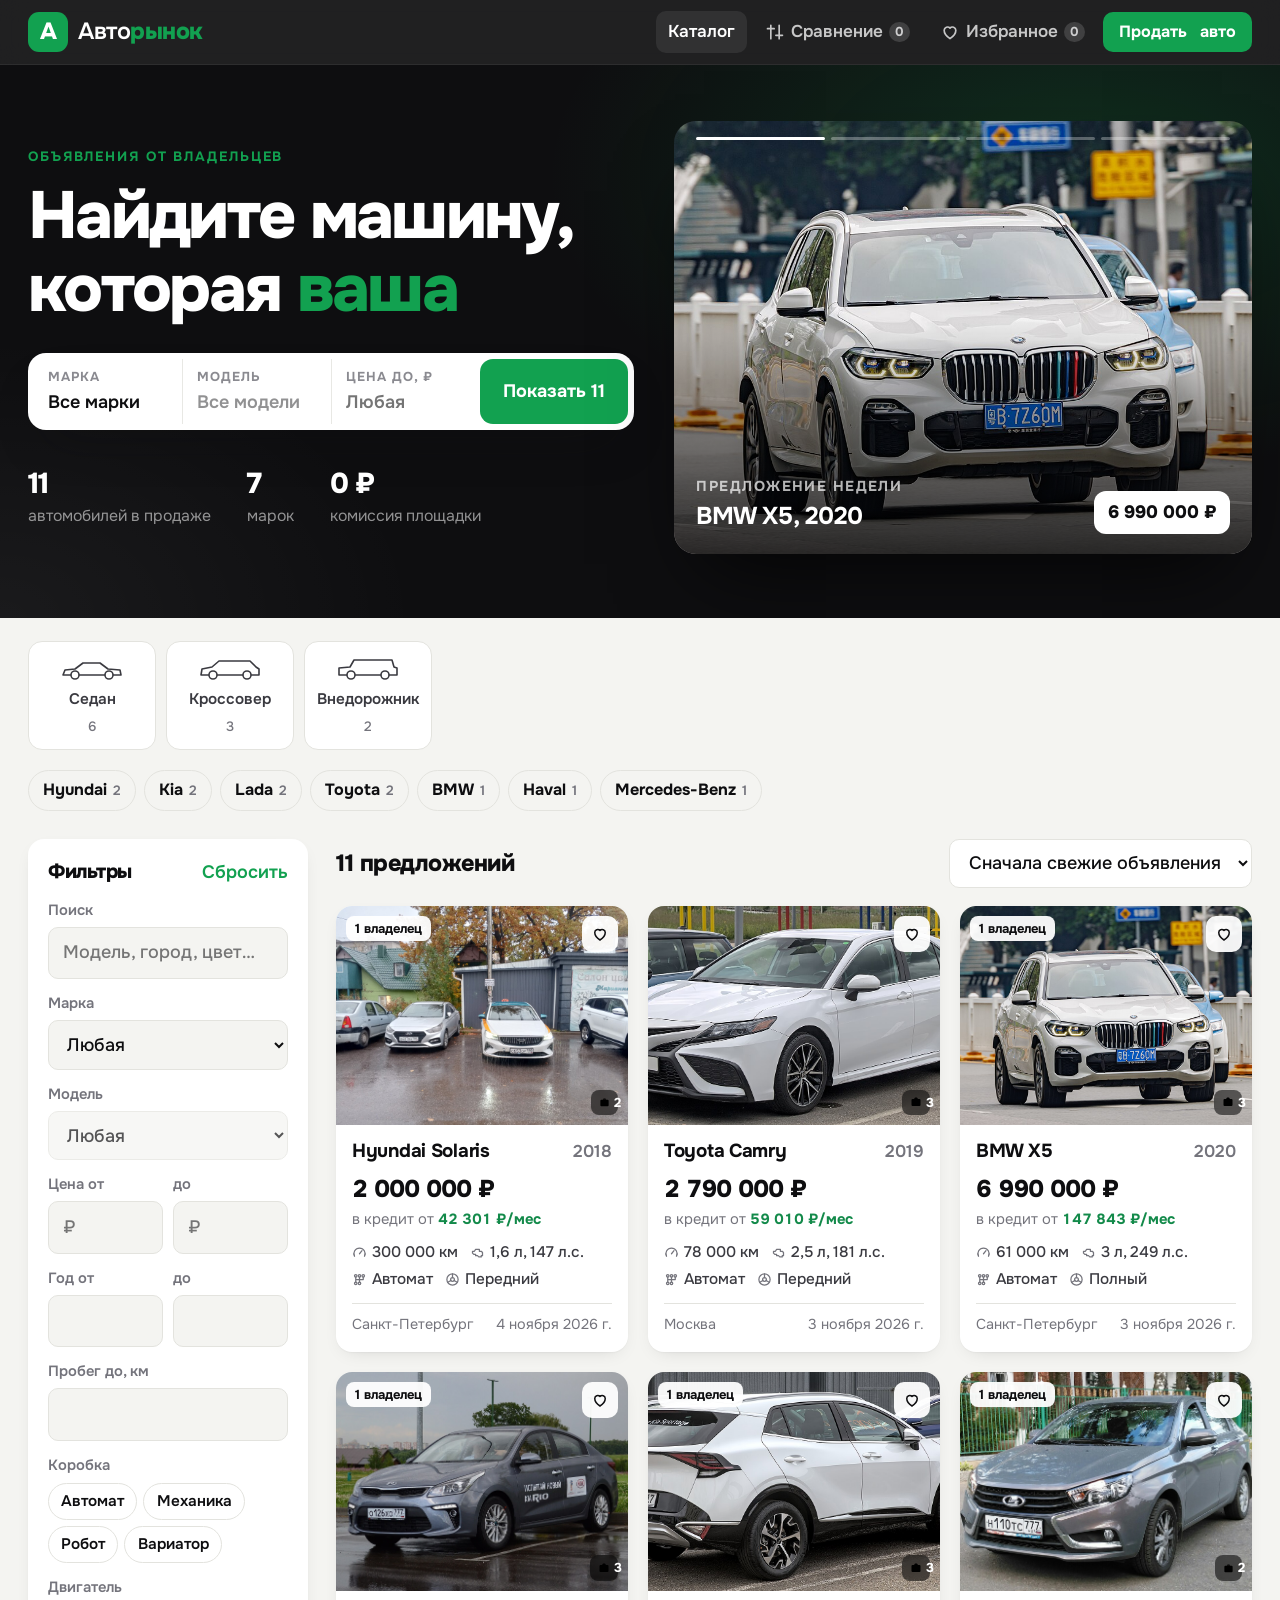
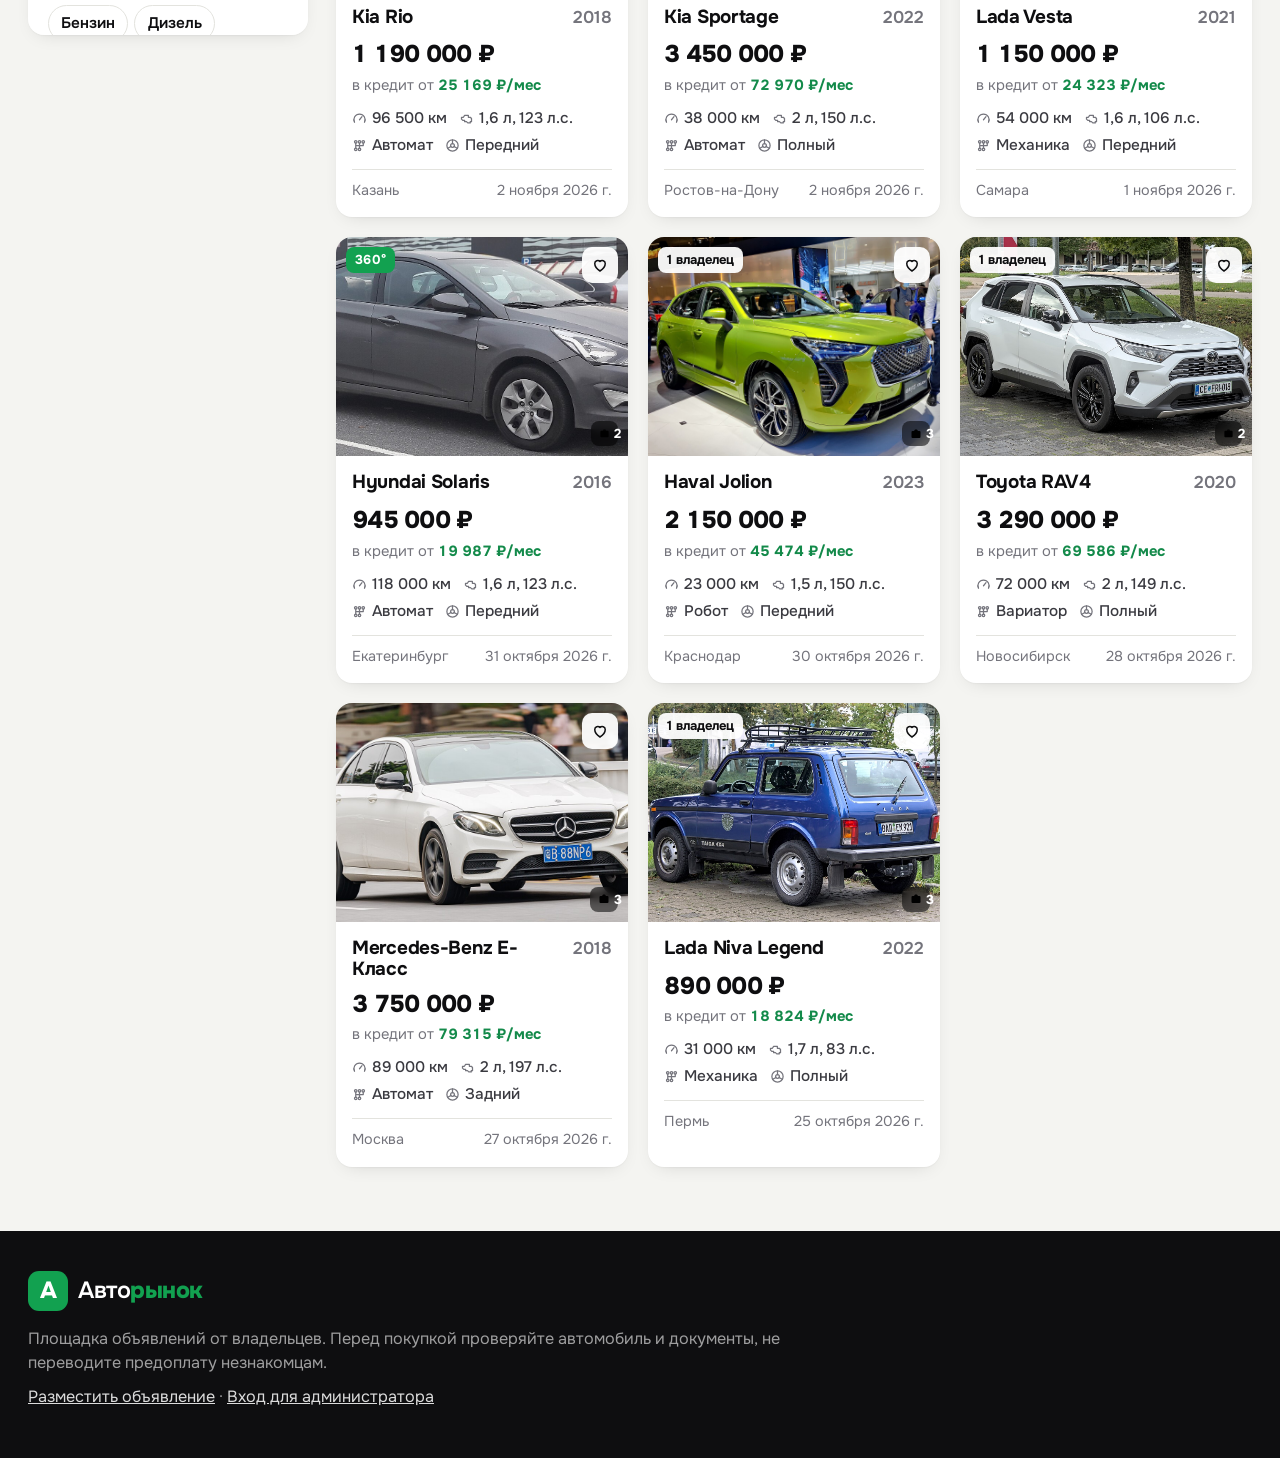
==== commit 94568491: "Автообновление: открытые страницы сами подхватывают новые фото и правки Сайт раз в минуту и при возв" ====
--- a/index.html
+++ b/index.html
@@ -16,7 +16,7 @@
 <link rel="preconnect" href="https://fonts.googleapis.com">
 <link rel="preconnect" href="https://fonts.gstatic.com" crossorigin>
 <link href="https://fonts.googleapis.com/css2?family=Onest:wght@400;500;600;700;800&display=swap" rel="stylesheet">
-<link rel="stylesheet" href="style.css?v=6">
+<link rel="stylesheet" href="style.css?v=7">
 </head>
 <body>
 <header class="top">
@@ -212,7 +212,7 @@
   </div>
 </footer>
 
-<script src="common.js?v=6"></script>
-<script src="app.js?v=6"></script>
+<script src="common.js?v=7"></script>
+<script src="app.js?v=7"></script>
 </body>
 </html>
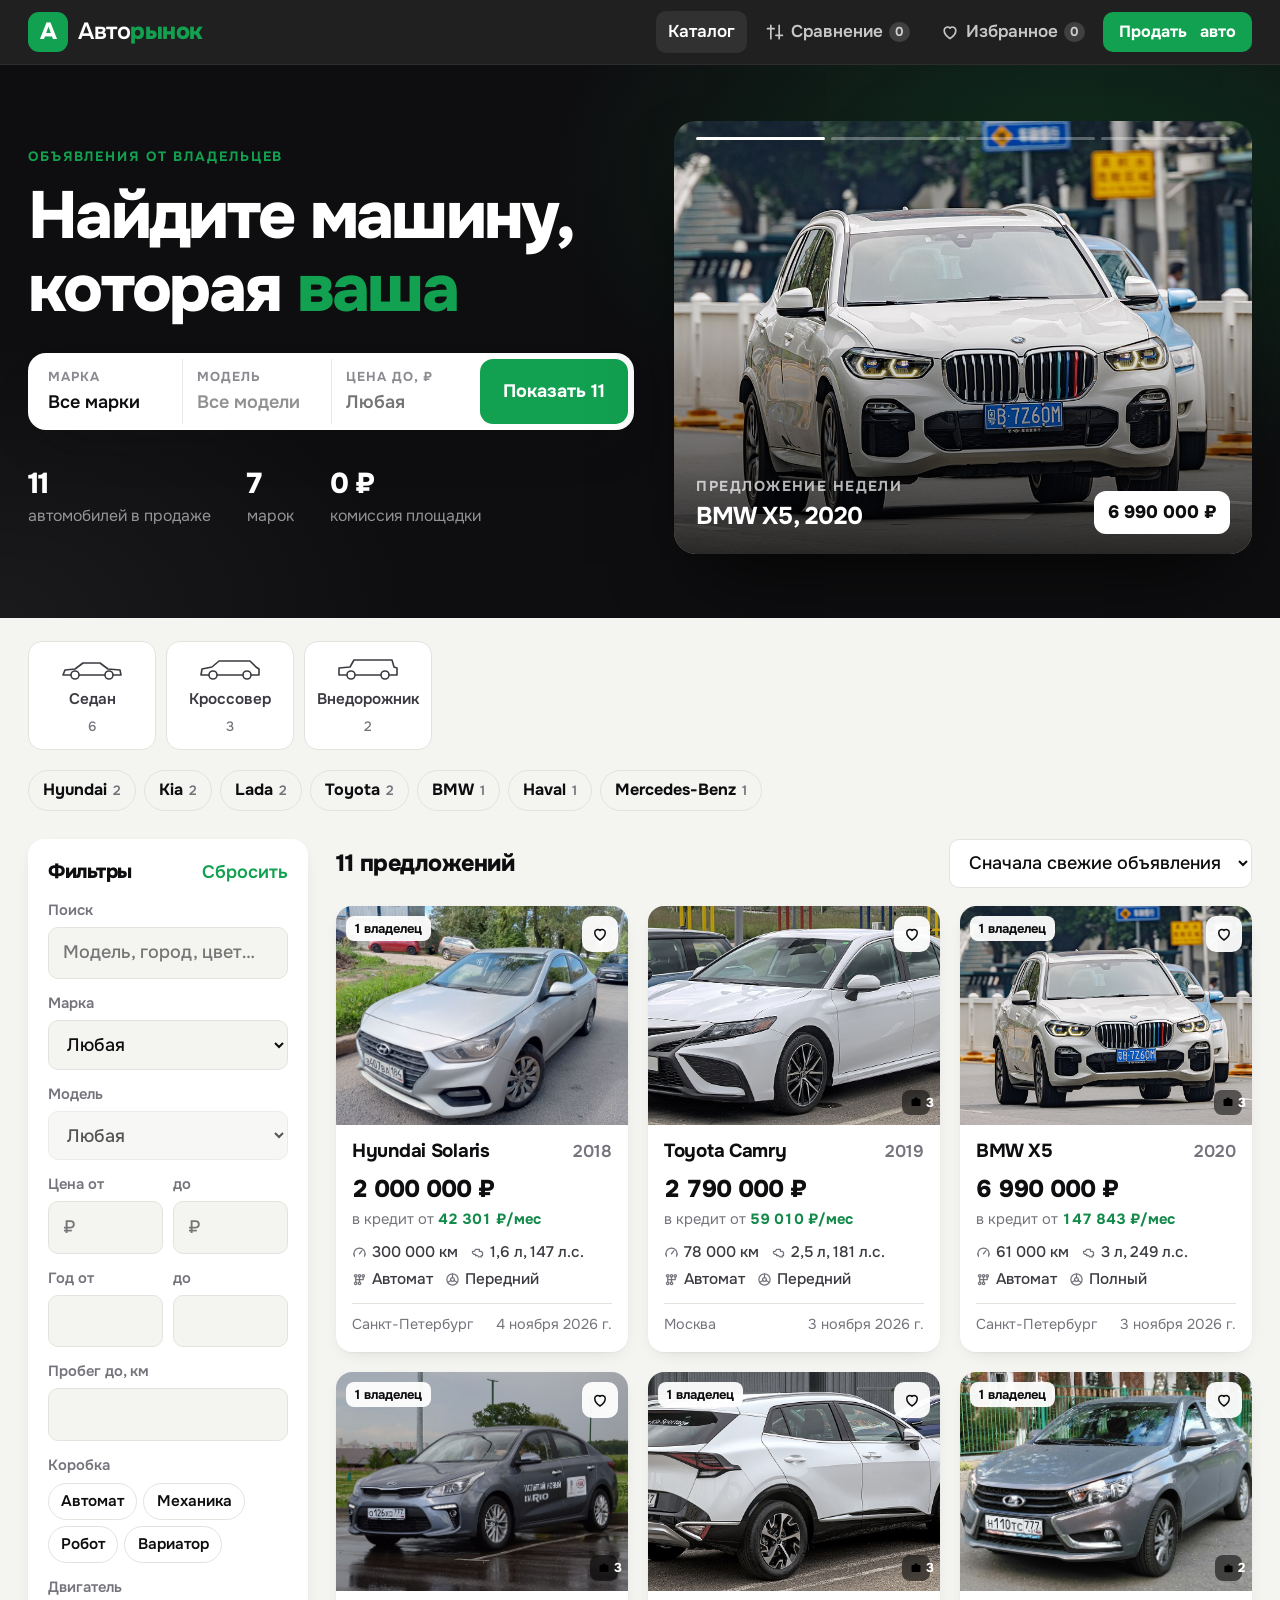
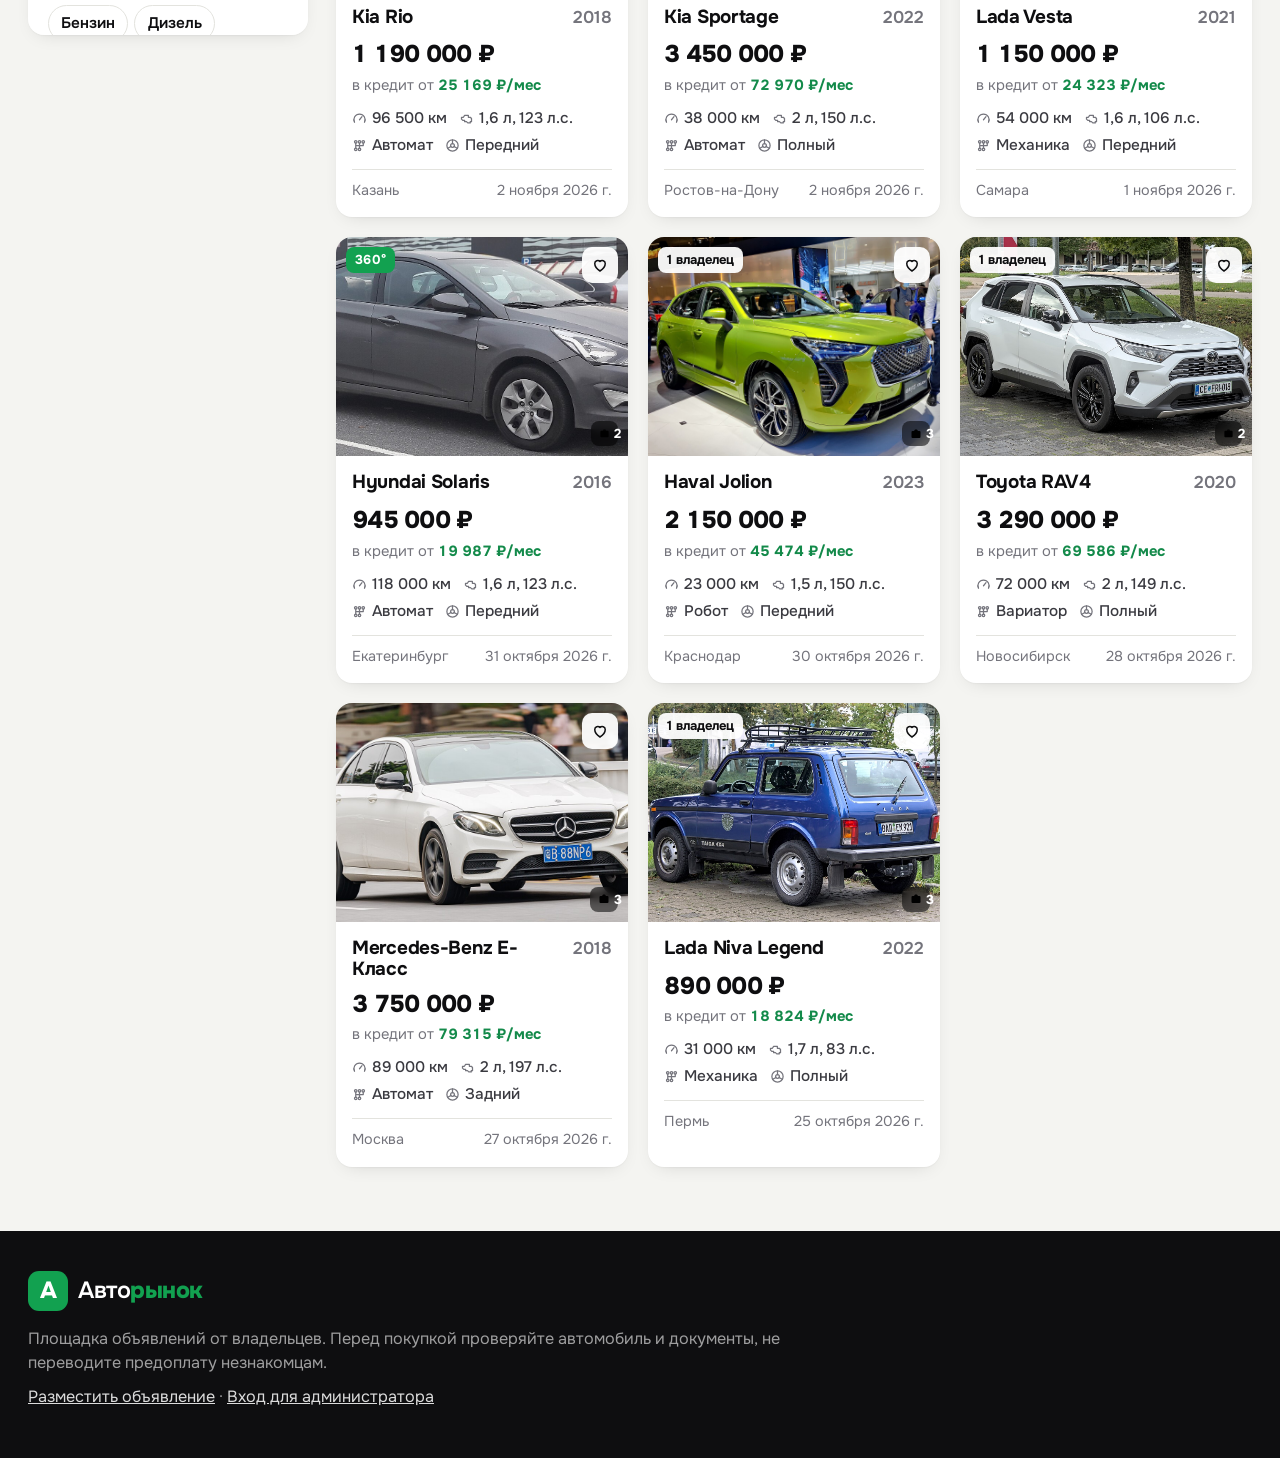
==== commit 200da47b: "Админ прямо на сайте: редактирование, статус, обсуждение и удаление со страницы объявления Если на у" ====
--- a/index.html
+++ b/index.html
@@ -16,7 +16,7 @@
 <link rel="preconnect" href="https://fonts.googleapis.com">
 <link rel="preconnect" href="https://fonts.gstatic.com" crossorigin>
 <link href="https://fonts.googleapis.com/css2?family=Onest:wght@400;500;600;700;800&display=swap" rel="stylesheet">
-<link rel="stylesheet" href="style.css?v=7">
+<link rel="stylesheet" href="style.css?v=8">
 </head>
 <body>
 <header class="top">
@@ -212,7 +212,7 @@
   </div>
 </footer>
 
-<script src="common.js?v=7"></script>
-<script src="app.js?v=7"></script>
+<script src="common.js?v=8"></script>
+<script src="app.js?v=8"></script>
 </body>
 </html>
--- a/style.css
+++ b/style.css
@@ -417,7 +417,7 @@
   #view-car { padding-bottom: 84px; }
   .mbar { display: flex; position: fixed; left: 0; right: 0; bottom: 0; z-index: 35; gap: 8px; align-items: center; padding: 10px 16px calc(10px + env(safe-area-inset-bottom)); background: var(--surface); border-top: 1px solid var(--line); box-shadow: 0 -10px 30px -12px rgba(0,0,0,.25); }
   .mbar__price { flex: 1; min-width: 0; }
-  .mbar__price b { display: block; font-size: 1.2rem; letter-spacing: -.02em; white-space: nowrap; }
+  .mbar__price b { display: block; font-size: clamp(1rem, 5vw, 1.2rem); letter-spacing: -.02em; white-space: nowrap; }
   .mbar__price span { font-size: .78rem; color: var(--muted); white-space: nowrap; overflow: hidden; text-overflow: ellipsis; display: block; }
   .cmp-tray { bottom: 12px; }
   body:has(#view-car:not([hidden])) .cmp-tray { bottom: 86px; }
@@ -465,3 +465,20 @@
   .viewtabs { display: flex; }
   .viewtabs button { flex: 1; justify-content: center; }
 }
+
+/* ===== Админ прямо на сайте ===== */
+.adm-frame { position: fixed; inset: 0; width: 100%; height: 100%; border: 0; z-index: 400; background: transparent; }
+.admbar { display: flex; flex-wrap: wrap; align-items: center; gap: 10px 14px; margin: 0 0 16px; padding: 10px 12px; border: 1px dashed var(--accent); border-radius: 14px; background: var(--accent-soft); font-size: .9rem; }
+.admbar svg, .adm-add svg { width: 18px; height: 18px; fill: none; stroke: currentColor; stroke-width: 2; stroke-linecap: round; stroke-linejoin: round; }
+.admbar__who { display: inline-flex; align-items: center; gap: 6px; font-weight: 800; color: var(--accent); }
+.admbar .admbar__ctl { display: inline-flex; flex-direction: row; align-items: center; gap: 6px; font-weight: 600; font-size: .9rem; color: var(--ink-2); margin: 0; }
+.admbar__ctl select { width: auto; padding: 6px 10px; border-radius: 10px; border: 1px solid var(--line); background: var(--surface); }
+.admbar__ctl input[type=checkbox] { width: 18px; height: 18px; accent-color: var(--accent); }
+.admbar__del { margin-left: auto; color: var(--danger); }
+.admbar__pending { flex-basis: 100%; font-size: .8rem; color: var(--muted); }
+.adm-busy .admbar { opacity: .6; pointer-events: none; }
+.adm-busy .admbar__who::after { content: ""; width: 14px; height: 14px; border: 2px solid currentColor; border-right-color: transparent; border-radius: 50%; animation: adm-spin .8s linear infinite; }
+@keyframes adm-spin { to { transform: rotate(360deg); } }
+.card__act--adm { color: var(--accent); }
+.adm-add { gap: 6px; }
+@media (max-width: 700px) { .adm-add .lbl { display: none; } .admbar__del { margin-left: 0; } }
